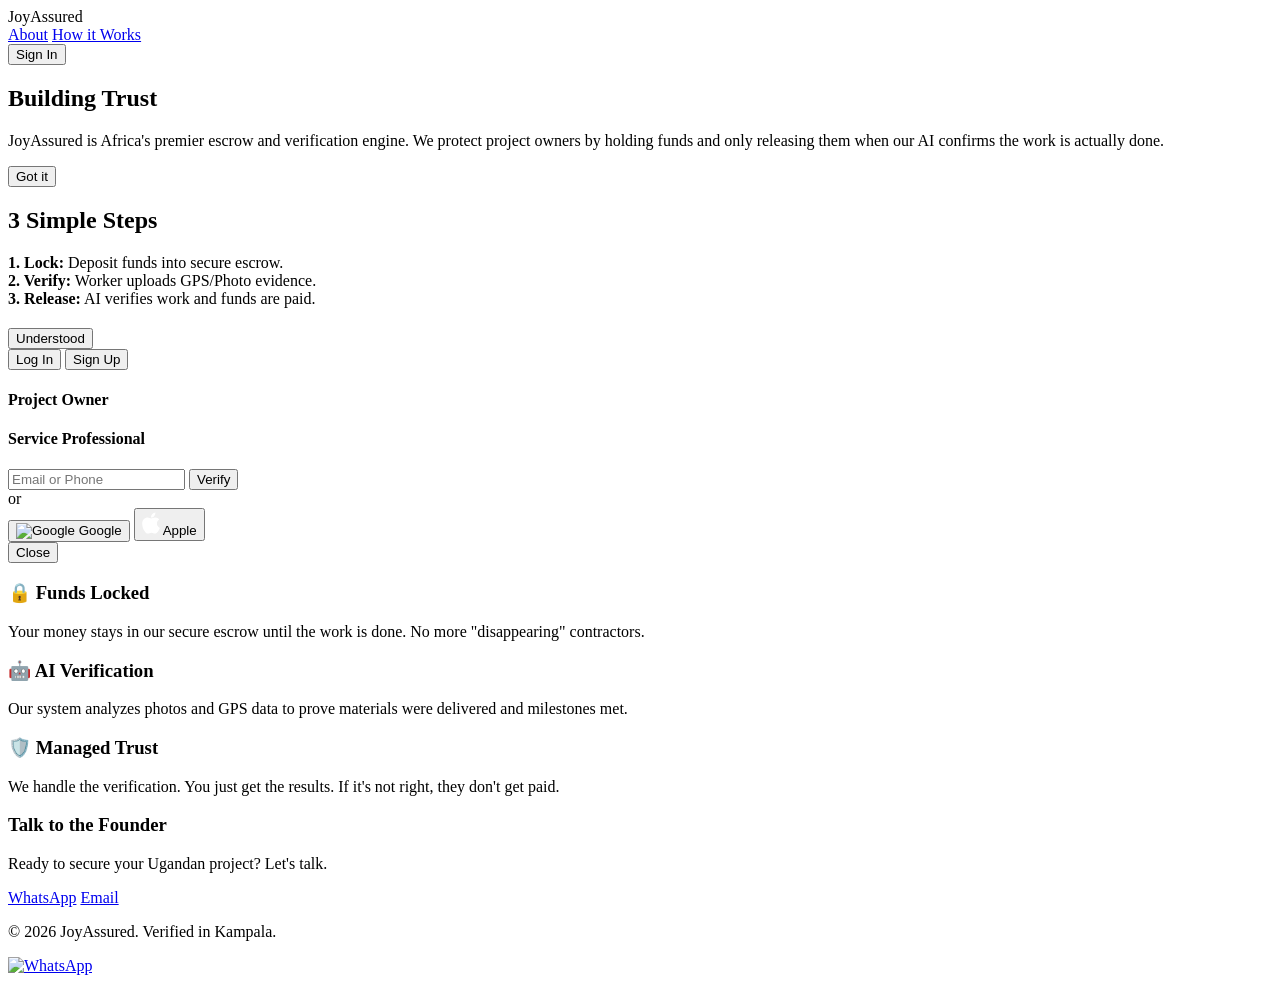
==== index.html @ 89b297e5 "Create index.html" ====
<!DOCTYPE html>
<html lang="en">
<head>
    <meta charset="UTF-8">
    <meta name="viewport" content="width=device-width, initial-scale=1.0">
    <title>JoyAssured | Trust, Verified.</title>
    <link rel="stylesheet" href="style.css">
    <link href="https://fonts.googleapis.com/css2?family=Inter:wght@300;700&display=swap" rel="stylesheet">
    <link rel="manifest" href="manifest.json">
<meta name="theme-color" content="#8a4af3">
<link rel="icon" type="image/png" href="logo.png">


<script>
  if ('serviceWorker' in navigator) {
    navigator.serviceWorker.register('/sw.js')
      .then(() => console.log("JoyAssured PWA Ready"))
      .catch((err) => console.log("PWA Setup Failed", err));
  }
</script>

</head>
<body class="app-shell">
   <!--  <nav class="reception-nav">
        <div class="logo">JoyAssured</div>
        <div class="nav-right">
            <a href="#contact" class="nav-link">Contact</a>
            <button class="login-icon-btn" onclick="openAuth()">

                <svg width="24" height="24" viewBox="0 0 24 24" fill="var(--accent)"><path d="M12 2C6.48 2 2 6.48 2 12s4.48 10 10 10 10-4.48 10-10S17.52 2 12 2zm0 3c1.66 0 3 1.34 3 3s-1.34 3-3 3-3-1.34-3-3 1.34-3 3-3zm0 14.2c-2.5 0-4.71-1.28-6-3.22.03-1.99 4-3.08 6-3.08s5.97 1.09 6 3.08c-1.29 1.94-3.5 3.22-6 3.22z"/></svg>
            </button>
        </div>
    </nav>

    <header class="hero-section">
        <h1 class="fade-in">Build in Africa with <span class="gold-text">Total Peace.</span></h1>
        <p>The only escrow platform using <strong class="gold-text">AI + GPS</strong> to verify your project milestones before you pay a single shilling.</p>
        <button class="primary-btn wide" onclick="location.href='client.html'">Secure Your Project Now</button>
    </header> <!--  -->
    <nav class="reception-nav">
    <div class="logo">JoyAssured</div>
    <div class="nav-links-center">
        <a href="javascript:void(0)" class="nav-link" onclick="openPopup('aboutModal')">About</a>
        <a href="javascript:void(0)" class="nav-link" onclick="openPopup('howModal')">How it Works</a>
    </div>
    <div class="nav-right">
        <button class="login-trigger" onclick="openAuth()">Sign In</button>
    </div>
</nav>

<div id="aboutModal" class="modal-overlay hidden">
    <div class="auth-card pop-up">
        <h2 class="gold-text">Building Trust</h2>
        <p>JoyAssured is Africa's premier escrow and verification engine. We protect project owners by holding funds and only releasing them when our AI confirms the work is actually done.</p>
        <button class="primary-btn wide" onclick="closePopup('aboutModal')">Got it</button>
    </div>
</div>

<div id="howModal" class="modal-overlay hidden">
    <div class="auth-card pop-up">
        <h2 class="gold-text">3 Simple Steps</h2>
        <div class="step-item"><strong>1. Lock:</strong> Deposit funds into secure escrow.</div>
        <div class="step-item"><strong>2. Verify:</strong> Worker uploads GPS/Photo evidence.</div>
        <div class="step-item"><strong>3. Release:</strong> AI verifies work and funds are paid.</div>
        <button class="primary-btn wide" onclick="closePopup('howModal')" style="margin-top:20px;">Understood</button>
    </div>
</div>

    
    <div id="authModal" class="modal-overlay hidden">
    <div class="auth-card">
        <div class="auth-tabs">
            <button id="loginTab" class="auth-tab active" onclick="switchMode('login')">Log In</button>
            <button id="signupTab" class="auth-tab" onclick="switchMode('signup')">Sign Up</button>
        </div>
        <div id="roleSelection">
            <div class="role-box" id="roleClient" onclick="selectRole('client')">
                <h4>Project Owner</h4>
            </div>
            <div class="role-box" id="roleWorker" onclick="selectRole('worker')">
                <h4>Service Professional</h4>
            </div>
        </div>
        <div id="formFields" class="hidden">
    <input type="text" id="userIdentifier" class="login-input" placeholder="Email or Phone">
    
    <button class="primary-btn wide" id="actionBtn" onclick="handleAuth()">Verify</button>

    <div class="social-divider"><span>or</span></div>

    <div class="social-auth">
        <button class="social-btn" onclick="socialLogin('google')">
            <img src="https://www.gstatic.com/firebasejs/ui/2.0.0/images/auth/google.svg" alt="Google">
            Google
        </button>
        <button class="social-btn" onclick="socialLogin('apple')">
            <svg viewBox="0 0 384 512" width="18" fill="white"><path d="M318.7 268.7c-.2-36.7 16.4-64.4 50-84.8-18.8-26.9-47.2-41.7-84.7-44.6-35.5-2.8-74.3 20.7-88.5 20.7-15 0-49.4-19.7-76.4-19.7C63.3 141.2 4 184.8 4 273.5q0 39.3 14.4 81.2c12.8 36.7 59 126.7 107.2 125.2 25.2-.6 43-17.9 75.8-17.9 31.8 0 48.3 17.9 76.4 17.9 48.6-.7 90.4-82.5 102.6-119.3-65.2-30.7-61.7-90-61.7-91.9zm-56.6-164.2c27.3-32.4 24.8-61.9 24-72.5-24.1 1.4-52 16.4-67.9 34.9-17.5 19.8-27.8 44.3-25.6 71.9 26.1 2 49.9-11.4 69.5-34.3z"/></svg>
            Apple
        </button>
    </div>
</div>
 <button class="nav-link" onclick="closeAuth()">Close</button>
    </div>
</div>


    <section class="features">
        <div class="glass-card">
            <h3>🔒 Funds Locked</h3>
            <p>Your money stays in our secure escrow until the work is done. No more "disappearing" contractors.</p>
        </div>
        <div class="glass-card">
            <h3>🤖 AI Verification</h3>
            <p>Our system analyzes photos and GPS data to prove materials were delivered and milestones met.</p>
        </div>
        <div class="glass-card">
            <h3>🛡️ Managed Trust</h3>
            <p>We handle the verification. You just get the results. If it's not right, they don't get paid.</p>
        </div>
    </section>

    <footer id="contact" class="reception-footer glass-card">
        <h3>Talk to the Founder</h3>
        <p>Ready to secure your Ugandan project? Let's talk.</p>
        <div class="contact-links">
            <a href="https://wa.me/256..." class="social-pill">WhatsApp</a>
            <a href="mailto:..." class="social-pill">Email</a>
        </div>
        <p class="small-print">© 2026 JoyAssured. Verified in Kampala.</p>
    </footer>
    
     <a href="https://wa.me/256781887072" class="whatsapp-fab" target="_blank">
        <img src="https://upload.wikimedia.org/wikipedia/commons/6/6b/WhatsApp.svg" alt="WhatsApp">
    </a>

    <script type="module" src="app.js"></script>
</body>
</html>
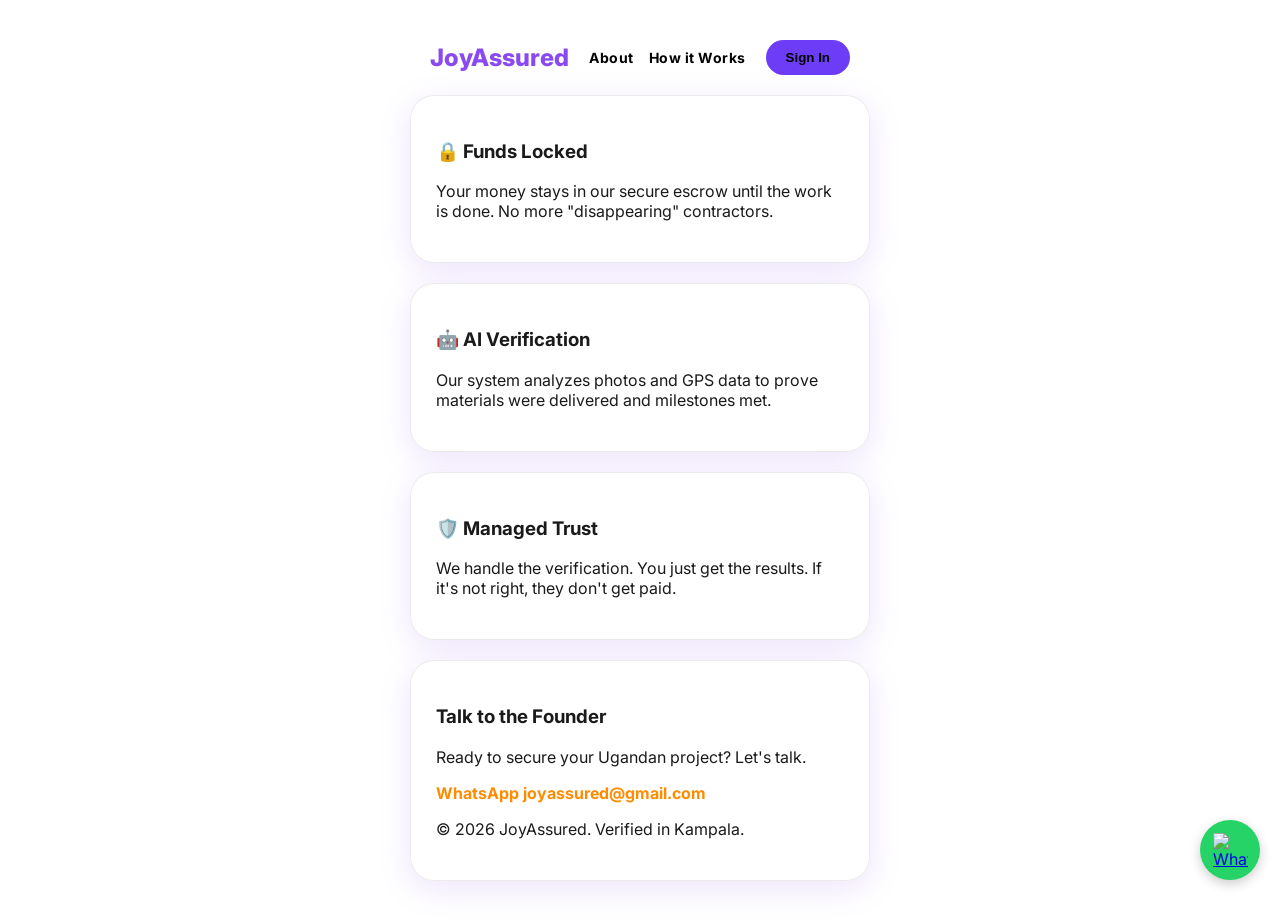
==== commit 5658aeb9: "Update index.html" ====
--- a/index.html
+++ b/index.html
@@ -123,8 +123,8 @@
         <h3>Talk to the Founder</h3>
         <p>Ready to secure your Ugandan project? Let's talk.</p>
         <div class="contact-links">
-            <a href="https://wa.me/256..." class="social-pill">WhatsApp</a>
-            <a href="mailto:..." class="social-pill">Email</a>
+            <a href="https://wa.me/256781887072" class="social-pill">WhatsApp</a>
+            <a href="mailto:..." class="social-pill">joyassured@gmail.com</a>
         </div>
         <p class="small-print">© 2026 JoyAssured. Verified in Kampala.</p>
     </footer>
@@ -136,3 +136,4 @@
     <script type="module" src="app.js"></script>
 </body>
 </html>
+
--- a/style.css
+++ b/style.css
@@ -0,0 +1,608 @@
+/* 1. BRAND VARIABLES */
+:root {
+    --bg: #ffffff;
+    --accent: #8a4af3; /* Your signature Mint Green */
+    --text-main: #1a1a1b;
+    --text-muted: #65676b;
+    --glass: rgba(255, 255, 255, 0.9);
+    --glass-border: rgba(0, 0, 0, 0.08);
+    --shadow:0 8px 32px rgba(138, 74, 243, 0.15);
+     --deep-dark: #121212;
+    --card-bg: #1e1b26;
+    --neon-purple: #6c3cf7;
+    --neon-mint: #03e29d;
+    --text-bright: #000000;
+
+}
+
+*, *::before, *::after {
+    box-sizing: border-box;
+}
+
+/* 2. BASE RESET */
+body {
+    margin: 0;
+    background: var(--bg);
+    color: var(--text-main);
+    font-family: 'Inter', sans-serif;
+    -webkit-font-smoothing: antialiased;
+    overflow-x: hidden;
+}
+
+/* 3. CORE UTILITIES */
+.hidden { 
+    display: none !important; 
+}
+
+.app-shell {
+    max-width: 500px;
+    margin: 0 auto;
+    padding: 20px;
+    display: flex;
+    flex-direction: column;
+}
+
+/* 4. MODAL & OVERLAY (The "Stuck Screen" Fix) */
+.overlay {
+    position: fixed;
+    top: 0;
+    left: 0;
+    width: 100vw;
+    height: 100vh;
+    background: rgba(255, 255, 255, 0.98); /* Solid enough to hide cards behind */
+    z-index: 10000; /* Ensure it stays on the very top */
+    display: flex;
+    align-items: center;
+    justify-content: center;
+}
+
+.modal-content {
+    width: 90%;
+    max-width: 400px;
+    padding: 25px;
+    box-sizing: border-box;
+}
+
+/* 5. CARDS & LAYOUT */
+.glass-card {
+    background: var(--glass);
+    backdrop-filter: blur(10px);
+    -webkit-backdrop-filter: blur(10px);
+    border: 1px solid var(--glass-border);
+    border-radius: 24px;
+    padding: 25px;
+    margin-bottom: 20px;
+    box-shadow: var(--shadow);
+}
+
+header { 
+    display: flex; 
+    justify-content: space-between; 
+    align-items: center; 
+    padding: 10px 0 30px; 
+}
+
+.logo { 
+    font-weight: 800; 
+    font-size: 1.5rem; 
+    color: var(--accent); 
+}
+
+/* 1. Fix the Header/Nav Contact link */
+.nav-link {
+    color: #FF8C00 !important; /* Vibrant Orange */
+    text-decoration: none;
+    font-weight: 700;
+    transition: 0.3s;
+}
+
+/* 2. Fix the Footer WhatsApp and Email links */
+.contact-links a, .social-pill {
+    color: #FF8C00 !important;
+    text-decoration: none !important; /* Removes the blue underline */
+    font-weight: 700;
+    transition: 0.3s;
+}
+
+/* 3. Add a slight hover effect so they feel 'alive' */
+.nav-link:hover, .social-pill:hover {
+    color: #FFA500 !important; /* Lighter orange on hover */
+    filter: drop-shadow(0 0 8px rgba(255, 140, 0, 0.4));
+}
+
+/* 6. BUTTONS */
+.primary-btn {
+    width: 100%;
+    padding: 18px;
+    border-radius: 16px;
+    border: none;
+    background: var(--accent);
+    color: #ffffff;
+    font-weight: 700;
+    font-size: 1rem;
+    cursor: pointer;
+    box-shadow: 0 4px 14px rgba(3, 226, 157, 0.3);
+    transition: all 0.2s ease;
+}
+
+.primary-btn:active {
+    transform: translateY(2px);
+    box-shadow: 0 2px 7px rgba(3, 226, 157, 0.2);
+}
+
+.secondary-btn {
+    width: 100%;
+    padding: 15px;
+    border-radius: 12px;
+    background: transparent;
+    border: 1px solid var(--glass-border);
+    color: var(--text-muted);
+    font-weight: 600;
+    font-size: 0.85rem;
+    cursor: pointer;
+    transition: 0.2s;
+}
+
+.secondary-btn:hover {
+    background: rgba(0,0,0,0.03);
+}
+
+/* 7. DASHBOARD COMPONENTS (Tabs & Progress) */
+.tab-container {
+    display: flex;
+    gap: 20px;
+    margin-bottom: 20px;
+    border-bottom: 1px solid var(--glass-border);
+}
+
+.tab-btn {
+    background: none;
+    border: none;
+    padding: 10px 5px;
+    font-weight: 600;
+    color: var(--text-muted);
+    cursor: pointer;
+    border-bottom: 2px solid transparent;
+}
+
+.tab-btn.active {
+    color: var(--accent);
+    border-bottom: 2px solid var(--accent);
+}
+
+.progress-bar { 
+    background: #f0f0f0; 
+    height: 6px; 
+    border-radius: 3px; 
+    margin: 15px 0; 
+    overflow: hidden;
+}
+
+.progress-fill { 
+    background: var(--accent); 
+    height: 100%; 
+    transition: width 0.5s ease;
+}
+
+/* 8. STATUS & TEXT */
+.status-tag {
+    font-size: 0.7rem;
+    font-weight: 800;
+    padding: 6px 10px;
+    border-radius: 8px;
+    text-transform: uppercase;
+}
+
+.small { font-size: 0.85rem; font-weight: 600; }
+.small-muted { font-size: 0.75rem; color: var(--text-muted); }
+
+.feedback-badge {
+    background: #f9f9f9;
+    padding: 12px;
+    border-radius: 12px;
+    margin-top: 10px;
+    font-size: 0.8rem;
+    font-style: italic;
+}
+
+/* 9. INPUTS */
+input[type="text"], 
+input[type="number"], 
+textarea {
+    width: 100%;
+    padding: 15px;
+    margin: 5px 0 15px;
+    border-radius: 12px;
+    border: 1px solid var(--glass-border);
+    box-sizing: border-box; /* Crucial for mobile sizing */
+    font-family: inherit;
+    background: #fdfdfd;
+}
+
+/* 10. CAMERA UI (For Worker) */
+#video {
+    width: 100%;
+    border-radius: 20px;
+    background: #000;
+    margin-bottom: 15px;
+}
+
+.success-border {
+    border-left: 5px solid var(--accent);
+}
+
+.alert-border {
+    border-left: 5px solid #ff4444;
+}
+
+.review-section {
+    margin-top: 15px;
+    padding-top: 15px;
+    border-top: 1px dashed var(--glass-border);
+}
+
+/* Star Styles */
+.star {
+    font-size: 2rem;
+    color: #ddd;
+    cursor: pointer;
+    transition: 0.2s;
+    user-select: none;
+}
+
+.star.active {
+    color: var(--accent);
+    transform: scale(1.1);
+}
+
+/* Auto-expand transition */
+#feedbackText-101 {
+    transition: height 0.1s ease;
+    line-height: 1.5;
+}
+
+.new-project-btn {
+    background: var(--glass);
+    border: 1px solid var(--glass-border);
+    border-radius: 50% !important;
+    width: 40px !important;
+    height: 40px !important;
+    display: flex;
+    align-items: center;
+    justify-content: center;
+    color: var(--accent);
+    font-size: 1.5rem;
+    font-weight: 800;
+    cursor: pointer;
+    padding: 0;
+    line-height: 0;
+    box-shadow: var(--shadow);
+}
+
+.whatsapp-fab {
+    position: fixed;
+    bottom: 20px;
+    right: 20px;
+    background: #25D366;
+    width: 60px;
+    height: 60px;
+    border-radius: 50%;
+    display: flex;
+    align-items: center;
+    justify-content: center;
+    box-shadow: 0 4px 12px rgba(0,0,0,0.2);
+    z-index: 1000;
+    transition: transform 0.2s;
+}
+.whatsapp-fab img { width: 35px; height: 35px; }
+.whatsapp-fab:active { transform: scale(0.9); }
+
+.evidence-thumb {
+    width: 80px;
+    height: 60px;
+    background: #ddd url('https://via.placeholder.com/80x60?text=Receipt') no-repeat center;
+    background-size: cover;
+    border-radius: 8px;
+    position: relative;
+    cursor: pointer;
+    border: 1px solid var(--glass-border);
+}
+
+.modal-overlay {
+    /* This makes it float over everything */
+    position: fixed; 
+    top: 0;
+    left: 0;
+    width: 100vw;
+    height: 100vh;
+    
+    /* This centers the card perfectly */
+    display: flex;
+    align-items: center;
+    justify-content: center;
+    
+    /* This darkens/blurs the background for that premium pop */
+    background: rgba(0, 0, 0, 0.7); 
+    backdrop-filter: blur(10px);
+    -webkit-backdrop-filter: blur(10px);
+    
+    /* This ensures it sits ON TOP of the footer */
+    z-index: 9999; 
+}
+
+/* Hide it by default */
+.hidden {
+    display: none !important;
+}
+
+@keyframes popIn {
+    from { transform: scale(0.8); opacity: 0; }
+    to { transform: scale(1); opacity: 1; }
+}
+
+.auth-card {
+    /* Deep dark background with a touch of purple/brown tint */
+    background: rgba(30, 25, 40, 0.95); 
+    backdrop-filter: blur(20px);
+    -webkit-backdrop-filter: blur(20px);
+    border: 1px solid rgba(255, 255, 255, 0.1);
+    padding: 40px 30px;
+    border-radius: 40px; /* Very rounded like the image */
+    box-shadow: 0 25px 50px rgba(0, 0, 0, 0.5);
+    color: #ffffff;
+    font-family: 'Inter', sans-serif;
+}
+
+/* The neon 'Pop' buttons */
+.primary-btn.wide, #actionBtn {
+    background: #6c3cf7; /* That vibrant purple from your photo */
+    color: white;
+    border: none;
+    padding: 15px;
+    border-radius: 50px; /* Pill shape */
+    font-weight: 700;
+    font-size: 16px;
+    box-shadow: 0 10px 20px rgba(108, 60, 247, 0.3);
+    cursor: pointer;
+    transition: 0.3s;
+}
+
+.primary-btn.wide:hover {
+    transform: translateY(-2px);
+    box-shadow: 0 15px 25px rgba(108, 60, 247, 0.5);
+}
+
+/* Sleek dark inputs */
+.login-input {
+    background: #f4f4f4 !important;
+    border: 1px solid rgba(255, 255, 255, 0.1);
+    border-radius: 15px;
+    padding: 15px;
+    color: #1a1a1b !important;
+    width: 100%;
+    margin-bottom: 15px;
+    outline: none;
+}
+
+/* The 'Already have an account' link */
+.auth-card p, .nav-link {
+    color: rgba(255, 255, 255, 0.6);
+    font-size: 13px;
+    text-decoration: none;
+}
+
+.nav-link:hover {
+    color: #6c3cf7;
+}
+
+/* Role boxes styled like premium cards */
+.role-box {
+    background: rgba(255, 255, 255, 0.03);
+    border: 1px solid rgba(255, 255, 255, 0.08);
+    padding: 20px;
+    border-radius: 20px;
+    margin-bottom: 15px;
+    transition: 0.3s;
+}
+
+.role-box.selected {
+    border-color: #6c3cf7;
+    background: rgba(108, 60, 247, 0.1);
+}
+
+/* 1. Kill the white browser defaults */
+button, .auth-tab, .nav-link {
+    background: none !important;
+    border: none !important;
+    outline: none !important;
+    box-shadow: none !important;
+    appearance: none;
+    -webkit-appearance: none;
+    cursor: pointer;
+}
+
+/* 2. Style the Log In / Sign Up Tabs */
+.auth-tabs {
+    display: flex;
+    justify-content: center;
+    gap: 20px;
+    margin-bottom: 30px;
+}
+
+.auth-tab {
+    color: rgba(255, 255, 255, 0.4);
+    font-weight: 700;
+    font-size: 14px;
+    padding: 5px 10px;
+    transition: 0.3s;
+}
+
+.auth-tab.active {
+    color: #ffffff; /* White text when active */
+    border-bottom: 2px solid #6c3cf7 !important; /* Purple neon underline */
+}
+
+/* 3. Style the 'Close' link so it's not a white box */
+.auth-card .nav-link {
+    display: block;
+    margin-top: 25px;
+    color: rgba(255, 255, 255, 0.5);
+    font-size: 12px;
+    text-align: center;
+    font-weight: 600;
+    letter-spacing: 1px;
+}
+
+.auth-card .nav-link:hover {
+    color: #6c3cf7;
+}
+
+/* 4. Fix the Role Box Text */
+.role-box h4 {
+    color: #ffffff !important; /* Ensure titles are white */
+    margin: 0;
+}
+
+.social-divider {
+    display: flex;
+    align-items: center;
+    margin: 20px 0;
+    color: rgba(255,255,255,0.3);
+}
+.social-divider::before, .social-divider::after {
+    content: "";
+    flex: 1;
+    height: 1px;
+    background: rgba(255,255,255,0.1);
+    margin: 0 10px;
+}
+
+.social-auth {
+    display: flex;
+    gap: 10px;
+}
+
+.social-btn {
+    flex: 1;
+    display: flex;
+    align-items: center;
+    justify-content: center;
+    gap: 10px;
+    background: rgba(255,255,255,0.05) !important;
+    border: 1px solid rgba(255,255,255,0.1) !important;
+    color: white !important;
+    padding: 12px;
+    border-radius: 15px;
+    font-size: 14px;
+    font-weight: 600;
+    transition: 0.3s;
+}
+
+.social-btn img { width: 18px; }
+
+.social-btn:hover {
+    background: rgba(255,255,255,0.1) !important;
+    transform: translateY(-2px);
+}
+
+/* Updated Nav for organization */
+.reception-nav {
+    display: flex;
+    justify-content: space-between;
+    align-items: center;
+    padding: 20px;
+    background: transparent;
+}
+
+
+.nav-link {
+    color: black !important;
+    font-size: 14px;
+    letter-spacing: 0.5px;
+}
+
+/* The "Pop" Sign In Button */
+.login-trigger {
+    background: var(--neon-purple) !important;
+    padding: 10px 20px;
+    border-radius: 50px;
+    color: black !important;
+    font-weight: 700;
+    box-shadow: 0 4px 15px rgba(108, 60, 247, 0.4);
+}
+
+/* Organizing the Pop-up Cards */
+.pop-up {
+    max-width: 400px;
+    text-align: center;
+    border: 1px solid rgba(255,255,255,0.1);
+    animation: popIn 0.3s ease-out;
+}
+
+.step-item {
+    background: rgba(255,255,255,0.05);
+    padding: 15px;
+    border-radius: 15px;
+    margin-bottom: 10px;
+    text-align: left;
+    font-size: 14px;
+}
+
+.gold-text {
+    background: linear-gradient(90deg, #6c3cf7, #03e29d);
+    -webkit-background-clip: text;
+    -webkit-text-fill-color: transparent;
+    font-weight: 800;
+}
+
+/* Floating "Buy Now" style Button from image */
+.primary-btn.wide {
+    background: var(--neon-purple) !important;
+    border-radius: 50px !important;
+    text-transform: uppercase;
+    letter-spacing: 1px;
+    font-size: 14px;
+}
+
+
+/* This makes the text visible on your white background */
+.nav-link-item {
+    color: #1a1a1b !important; /* A deep charcoal black */
+    text-decoration: none;
+    font-size: 14px;
+    font-weight: 700; /* Bold makes it look organized and premium */
+    padding: 10px;
+    transition: all 0.3s ease;
+    display: inline-block;
+}
+
+/* Add a subtle glow/color change when you hover over them */
+.nav-link-item:hover {
+    color: #03e29d !important; /* Changes to Mint Green */
+    transform: translateY(-1px);
+}
+
+/* Ensure the container is spreading them out nicely */
+.nav-links-center {
+    display: flex;
+    gap: 15px;
+    align-items: center;
+}
+
+.logout-style {
+    background: transparent;
+    border: 1px solid #ff4d4d;
+    color: #ff4d4d !important;
+    padding: 8px 16px;
+    border-radius: 8px;
+    cursor: pointer;
+    font-weight: 600;
+    transition: 0.3s;
+}
+
+.logout-style:hover {
+    background: white;
+    color: #8a4af3;
+}
+
+
